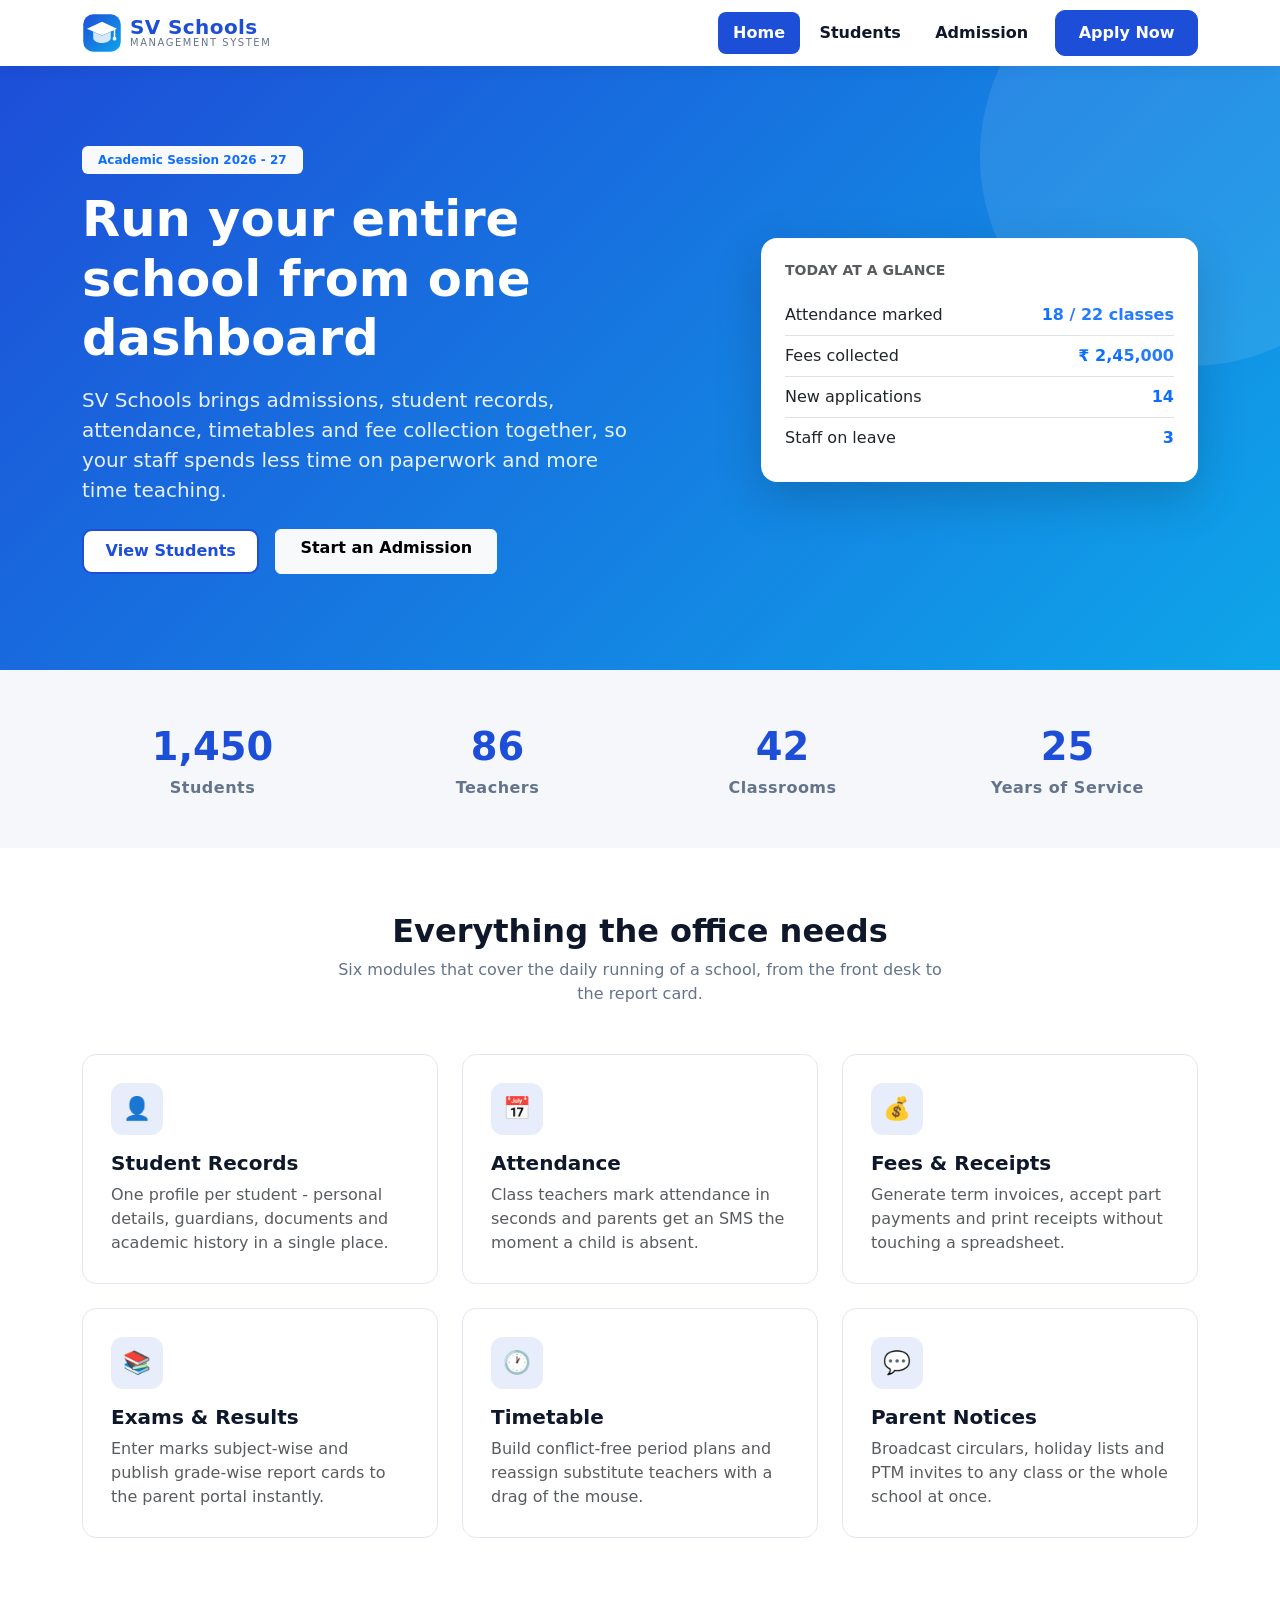
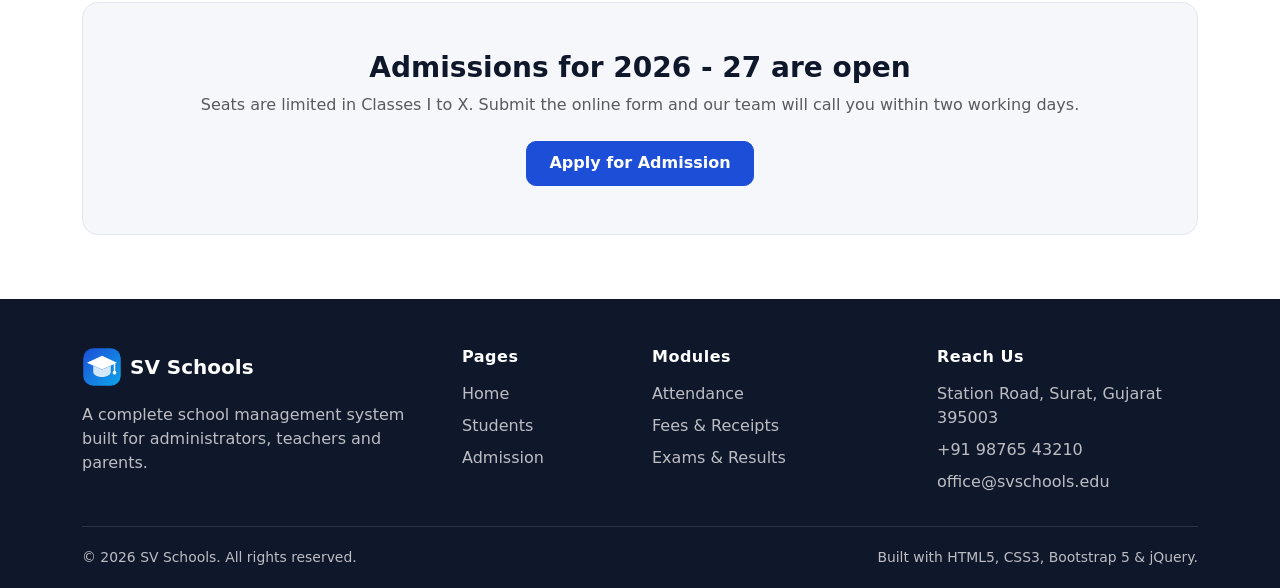
==== index.html @ 88dc92fd "first commit for SV School" ====
<!DOCTYPE html>
<html lang="en">
<head>
  <meta charset="utf-8">
  <meta name="viewport" content="width=device-width, initial-scale=1">
  <meta name="description" content="SV Schools - a simple school management system for students, teachers, attendance and fees.">
  <title>SV Schools | School Management System</title>

  <link rel="icon" type="image/svg+xml" href="assets/img/favicon.svg">
  <link href="https://cdn.jsdelivr.net/npm/bootstrap@5.3.3/dist/css/bootstrap.min.css" rel="stylesheet">
  <link href="assets/css/style.css" rel="stylesheet">
</head>
<body>

  <!-- ================= NAVBAR ================= -->
  <nav class="navbar navbar-expand-lg sticky-top">
    <div class="container">
      <a class="navbar-brand d-flex align-items-center gap-2" href="index.html">
        <img src="assets/img/logo.svg" alt="SV Schools logo">
        <span class="brand-text">SV Schools<small>Management System</small></span>
      </a>

      <button class="navbar-toggler" type="button" data-bs-toggle="collapse"
              data-bs-target="#mainNav" aria-controls="mainNav"
              aria-expanded="false" aria-label="Toggle navigation">
        <span class="navbar-toggler-icon"></span>
      </button>

      <div class="collapse navbar-collapse" id="mainNav">
        <ul class="navbar-nav ms-auto align-items-lg-center gap-lg-1">
          <li class="nav-item"><a class="nav-link" href="index.html">Home</a></li>
          <li class="nav-item"><a class="nav-link" href="students.html">Students</a></li>
          <li class="nav-item"><a class="nav-link" href="admission.html">Admission</a></li>
          <li class="nav-item ms-lg-2">
            <a class="btn btn-sv" href="admission.html">Apply Now</a>
          </li>
        </ul>
      </div>
    </div>
  </nav>

  <!-- ================= HERO ================= -->
  <header class="hero">
    <div class="container">
      <div class="row align-items-center g-5">
        <div class="col-lg-7">
          <span class="badge text-bg-light text-primary mb-3 px-3 py-2">Academic Session 2026 - 27</span>
          <h1 class="mb-3">Run your entire school from one dashboard</h1>
          <p class="lead mb-4">
            SV Schools brings admissions, student records, attendance, timetables and
            fee collection together, so your staff spends less time on paperwork and
            more time teaching.
          </p>
          <div class="d-flex flex-wrap gap-3 justify-content-center justify-content-lg-start">
            <a href="students.html" class="btn btn-light btn-sv-outline bg-white">View Students</a>
            <a href="admission.html" class="btn btn-light px-4 fw-semibold">Start an Admission</a>
          </div>
        </div>
        <div class="col-lg-5">
          <div class="bg-white text-dark rounded-4 p-4 shadow-lg">
            <h6 class="text-uppercase text-muted small fw-bold mb-3">Today at a glance</h6>
            <div class="d-flex justify-content-between border-bottom py-2">
              <span>Attendance marked</span><strong class="text-primary">18 / 22 classes</strong>
            </div>
            <div class="d-flex justify-content-between border-bottom py-2">
              <span>Fees collected</span><strong class="text-primary">&#8377; 2,45,000</strong>
            </div>
            <div class="d-flex justify-content-between border-bottom py-2">
              <span>New applications</span><strong class="text-primary">14</strong>
            </div>
            <div class="d-flex justify-content-between py-2">
              <span>Staff on leave</span><strong class="text-primary">3</strong>
            </div>
          </div>
        </div>
      </div>
    </div>
  </header>

  <!-- ================= STATS ================= -->
  <section class="stats py-5">
    <div class="container">
      <div class="row text-center g-4">
        <div class="col-6 col-lg-3">
          <div class="stat-value counter" data-target="1450">0</div>
          <div class="stat-label">Students</div>
        </div>
        <div class="col-6 col-lg-3">
          <div class="stat-value counter" data-target="86">0</div>
          <div class="stat-label">Teachers</div>
        </div>
        <div class="col-6 col-lg-3">
          <div class="stat-value counter" data-target="42">0</div>
          <div class="stat-label">Classrooms</div>
        </div>
        <div class="col-6 col-lg-3">
          <div class="stat-value counter" data-target="25">0</div>
          <div class="stat-label">Years of Service</div>
        </div>
      </div>
    </div>
  </section>

  <!-- ================= FEATURES ================= -->
  <section class="section" id="features">
    <div class="container">
      <div class="text-center mb-5">
        <h2 class="section-title mb-2">Everything the office needs</h2>
        <p class="section-sub">Six modules that cover the daily running of a school, from the front desk to the report card.</p>
      </div>

      <div class="row g-4">
        <div class="col-md-6 col-lg-4">
          <div class="feature-card">
            <div class="feature-icon">&#128100;</div>
            <h5 class="fw-bold">Student Records</h5>
            <p class="text-muted mb-0">One profile per student - personal details, guardians, documents and academic history in a single place.</p>
          </div>
        </div>
        <div class="col-md-6 col-lg-4">
          <div class="feature-card">
            <div class="feature-icon">&#128197;</div>
            <h5 class="fw-bold">Attendance</h5>
            <p class="text-muted mb-0">Class teachers mark attendance in seconds and parents get an SMS the moment a child is absent.</p>
          </div>
        </div>
        <div class="col-md-6 col-lg-4">
          <div class="feature-card">
            <div class="feature-icon">&#128176;</div>
            <h5 class="fw-bold">Fees &amp; Receipts</h5>
            <p class="text-muted mb-0">Generate term invoices, accept part payments and print receipts without touching a spreadsheet.</p>
          </div>
        </div>
        <div class="col-md-6 col-lg-4">
          <div class="feature-card">
            <div class="feature-icon">&#128218;</div>
            <h5 class="fw-bold">Exams &amp; Results</h5>
            <p class="text-muted mb-0">Enter marks subject-wise and publish grade-wise report cards to the parent portal instantly.</p>
          </div>
        </div>
        <div class="col-md-6 col-lg-4">
          <div class="feature-card">
            <div class="feature-icon">&#128336;</div>
            <h5 class="fw-bold">Timetable</h5>
            <p class="text-muted mb-0">Build conflict-free period plans and reassign substitute teachers with a drag of the mouse.</p>
          </div>
        </div>
        <div class="col-md-6 col-lg-4">
          <div class="feature-card">
            <div class="feature-icon">&#128172;</div>
            <h5 class="fw-bold">Parent Notices</h5>
            <p class="text-muted mb-0">Broadcast circulars, holiday lists and PTM invites to any class or the whole school at once.</p>
          </div>
        </div>
      </div>
    </div>
  </section>

  <!-- ================= CTA ================= -->
  <section class="section pt-0">
    <div class="container">
      <div class="rounded-4 p-4 p-md-5 text-center" style="background: var(--sv-surface); border: 1px solid var(--sv-border);">
        <h3 class="fw-bold mb-2">Admissions for 2026 - 27 are open</h3>
        <p class="text-muted mb-4">Seats are limited in Classes I to X. Submit the online form and our team will call you within two working days.</p>
        <a href="admission.html" class="btn btn-sv">Apply for Admission</a>
      </div>
    </div>
  </section>

  <!-- ================= FOOTER ================= -->
  <footer class="site-footer">
    <div class="container">
      <div class="row g-4">
        <div class="col-lg-4">
          <div class="d-flex align-items-center gap-2 mb-3">
            <img src="assets/img/logo.svg" alt="SV Schools logo" width="40" height="40">
            <span class="fw-bold text-white fs-5">SV Schools</span>
          </div>
          <p class="mb-0">A complete school management system built for administrators, teachers and parents.</p>
        </div>
        <div class="col-6 col-lg-2">
          <h6 class="mb-3">Pages</h6>
          <ul class="list-unstyled d-grid gap-2 mb-0">
            <li><a href="index.html">Home</a></li>
            <li><a href="students.html">Students</a></li>
            <li><a href="admission.html">Admission</a></li>
          </ul>
        </div>
        <div class="col-6 col-lg-3">
          <h6 class="mb-3">Modules</h6>
          <ul class="list-unstyled d-grid gap-2 mb-0">
            <li><a href="#features">Attendance</a></li>
            <li><a href="#features">Fees &amp; Receipts</a></li>
            <li><a href="#features">Exams &amp; Results</a></li>
          </ul>
        </div>
        <div class="col-lg-3">
          <h6 class="mb-3">Reach Us</h6>
          <ul class="list-unstyled d-grid gap-2 mb-0">
            <li>Station Road, Surat, Gujarat 395003</li>
            <li><a href="tel:+919876543210">+91 98765 43210</a></li>
            <li><a href="mailto:office@svschools.edu">office@svschools.edu</a></li>
          </ul>
        </div>
      </div>
      <div class="footer-bottom d-md-flex justify-content-between text-center text-md-start">
        <span>&copy; 2026 SV Schools. All rights reserved.</span>
        <span>Built with HTML5, CSS3, Bootstrap 5 &amp; jQuery.</span>
      </div>
    </div>
  </footer>

  <button id="backToTop" type="button" aria-label="Back to top">&#8593;</button>

  <script src="https://code.jquery.com/jquery-3.7.1.min.js"></script>
  <script src="https://cdn.jsdelivr.net/npm/bootstrap@5.3.3/dist/js/bootstrap.bundle.min.js"></script>
  <script src="assets/js/main.js"></script>
</body>
</html>
---- assets/css/style.css ----
/* ==========================================================================
   SV Schools - School Management System
   Custom CSS3 layer on top of Bootstrap 5
   ========================================================================== */

:root {
  --sv-primary: #1d4ed8;
  --sv-primary-dark: #1633a8;
  --sv-accent: #0ea5e9;
  --sv-ink: #0f172a;
  --sv-muted: #64748b;
  --sv-surface: #f5f7fb;
  --sv-border: #e2e8f0;
  --sv-radius: 14px;
  --sv-shadow: 0 10px 30px rgba(15, 23, 42, .08);
}

body {
  font-family: "Segoe UI", system-ui, -apple-system, "Helvetica Neue", Arial, sans-serif;
  color: var(--sv-ink);
  background-color: #fff;
}

a { text-decoration: none; }

/* ---------- Navbar / Logo ---------- */
.navbar-brand img { height: 40px; width: 40px; }

.brand-text {
  line-height: 1.05;
  font-weight: 700;
  letter-spacing: .4px;
  color: var(--sv-primary);
}
.brand-text small {
  display: block;
  font-size: .62rem;
  font-weight: 500;
  letter-spacing: 1.6px;
  text-transform: uppercase;
  color: var(--sv-muted);
}

.navbar {
  box-shadow: 0 2px 14px rgba(15, 23, 42, .07);
  background: #fff;
}
.navbar .nav-link {
  font-weight: 600;
  color: var(--sv-ink);
  padding: .55rem .95rem !important;
  border-radius: 8px;
  transition: color .2s ease, background-color .2s ease;
}
.navbar .nav-link:hover,
.navbar .nav-link:focus { color: var(--sv-primary); background: rgba(29, 78, 216, .07); }
.navbar .nav-link.active { color: #fff !important; background: var(--sv-primary); }

/* ---------- Buttons ---------- */
.btn-sv {
  background: var(--sv-primary);
  border-color: var(--sv-primary);
  color: #fff;
  font-weight: 600;
  border-radius: 10px;
  padding: .6rem 1.4rem;
}
.btn-sv:hover, .btn-sv:focus {
  background: var(--sv-primary-dark);
  border-color: var(--sv-primary-dark);
  color: #fff;
}
.btn-sv-outline {
  border: 2px solid var(--sv-primary);
  color: var(--sv-primary);
  font-weight: 600;
  border-radius: 10px;
  padding: .55rem 1.35rem;
}
.btn-sv-outline:hover { background: var(--sv-primary); color: #fff; }

/* ---------- Hero ---------- */
.hero {
  background: linear-gradient(135deg, var(--sv-primary) 0%, var(--sv-accent) 100%);
  color: #fff;
  padding: 5rem 0 6rem;
  position: relative;
  overflow: hidden;
}
.hero::after {
  content: "";
  position: absolute;
  right: -120px;
  top: -120px;
  width: 420px;
  height: 420px;
  border-radius: 50%;
  background: rgba(255, 255, 255, .09);
}
.hero h1 { font-weight: 800; font-size: clamp(2rem, 4vw, 3.1rem); }
.hero p.lead { color: rgba(255, 255, 255, .9); max-width: 560px; }

.page-head {
  background: var(--sv-surface);
  border-bottom: 1px solid var(--sv-border);
  padding: 2.6rem 0;
}
.page-head h1 { font-weight: 800; }

/* ---------- Cards ---------- */
.section { padding: 4rem 0; }
.section-title { font-weight: 800; }
.section-sub { color: var(--sv-muted); max-width: 620px; margin: 0 auto; }

.feature-card {
  background: #fff;
  border: 1px solid var(--sv-border);
  border-radius: var(--sv-radius);
  padding: 1.75rem;
  height: 100%;
  transition: transform .25s ease, box-shadow .25s ease;
}
.feature-card:hover { transform: translateY(-6px); box-shadow: var(--sv-shadow); }

.feature-icon {
  width: 52px; height: 52px;
  display: grid; place-items: center;
  border-radius: 12px;
  background: rgba(29, 78, 216, .1);
  color: var(--sv-primary);
  font-size: 1.4rem;
  margin-bottom: 1rem;
}

/* ---------- Counters ---------- */
.stats { background: var(--sv-surface); }
.stat-value {
  font-size: 2.4rem;
  font-weight: 800;
  color: var(--sv-primary);
}
.stat-label { color: var(--sv-muted); font-weight: 600; letter-spacing: .5px; }

/* ---------- Tables ---------- */
.table-card {
  background: #fff;
  border: 1px solid var(--sv-border);
  border-radius: var(--sv-radius);
  box-shadow: var(--sv-shadow);
  overflow: hidden;
}
.table thead th {
  background: var(--sv-surface);
  color: var(--sv-muted);
  text-transform: uppercase;
  font-size: .74rem;
  letter-spacing: 1px;
  border-bottom: 1px solid var(--sv-border);
  white-space: nowrap;
}
.table tbody tr:hover { background: rgba(29, 78, 216, .04); }

th.sortable { cursor: pointer; user-select: none; }
th.sortable .arrow { opacity: .35; font-size: .7rem; }
th.sortable.asc .arrow, th.sortable.desc .arrow { opacity: 1; color: var(--sv-primary); }

.avatar {
  width: 36px; height: 36px;
  border-radius: 50%;
  background: var(--sv-primary);
  color: #fff;
  display: inline-grid;
  place-items: center;
  font-weight: 700;
  font-size: .8rem;
}

/* ---------- Forms ---------- */
.form-card {
  background: #fff;
  border: 1px solid var(--sv-border);
  border-radius: var(--sv-radius);
  box-shadow: var(--sv-shadow);
  padding: 2rem;
}
.form-control:focus, .form-select:focus {
  border-color: var(--sv-accent);
  box-shadow: 0 0 0 .2rem rgba(14, 165, 233, .18);
}
.form-label { font-weight: 600; font-size: .9rem; }

.info-tile {
  border: 1px solid var(--sv-border);
  border-radius: var(--sv-radius);
  padding: 1.25rem;
  background: #fff;
  height: 100%;
}

/* ---------- Footer ---------- */
.site-footer {
  background: var(--sv-ink);
  color: rgba(255, 255, 255, .72);
  padding: 3rem 0 1.25rem;
}
.site-footer h6 { color: #fff; font-weight: 700; letter-spacing: .5px; }
.site-footer a { color: rgba(255, 255, 255, .72); }
.site-footer a:hover { color: #fff; }
.footer-bottom {
  border-top: 1px solid rgba(255, 255, 255, .12);
  margin-top: 2rem;
  padding-top: 1.25rem;
  font-size: .87rem;
}

/* ---------- Back to top ---------- */
#backToTop {
  position: fixed;
  right: 20px;
  bottom: 20px;
  width: 44px; height: 44px;
  border-radius: 50%;
  border: none;
  background: var(--sv-primary);
  color: #fff;
  display: none;
  z-index: 1030;
  box-shadow: var(--sv-shadow);
}

@media (max-width: 767.98px) {
  .hero { padding: 3rem 0 3.5rem; text-align: center; }
  .hero p.lead { margin-inline: auto; }
  .section { padding: 2.75rem 0; }
}
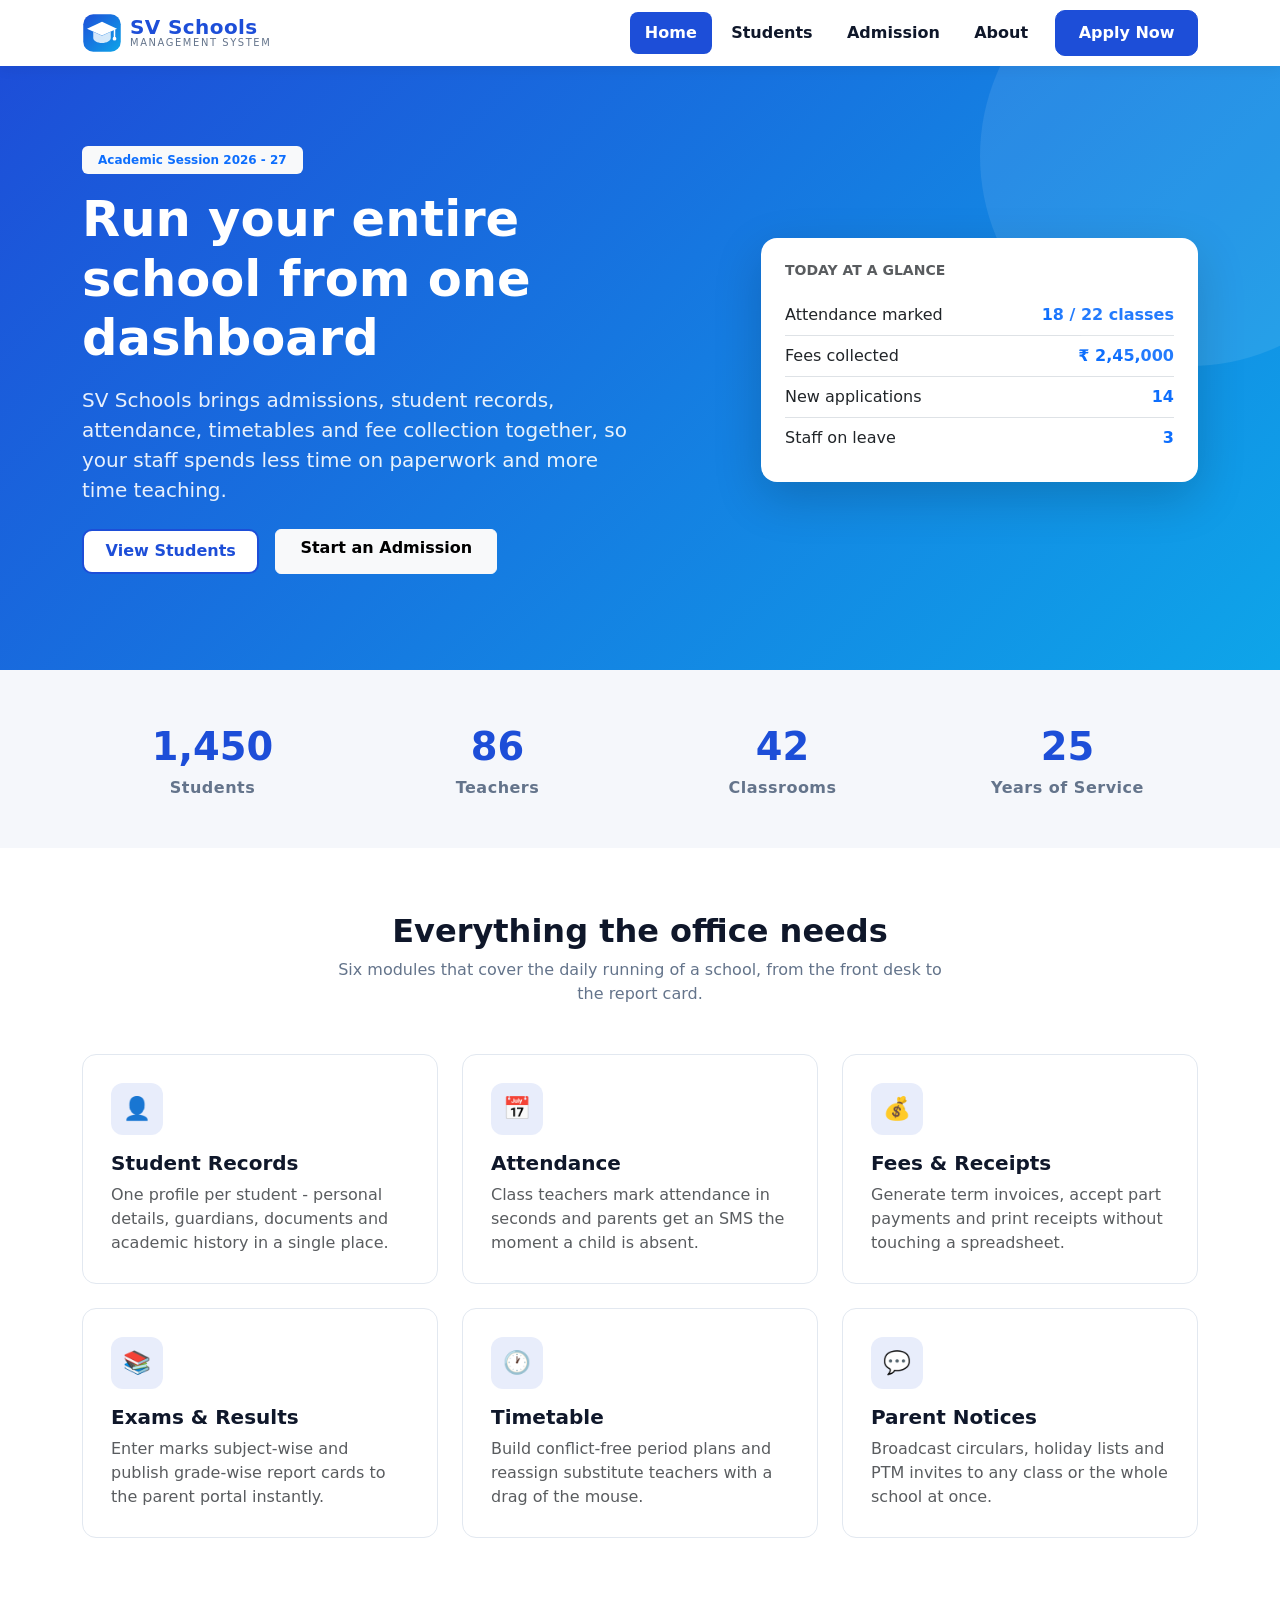
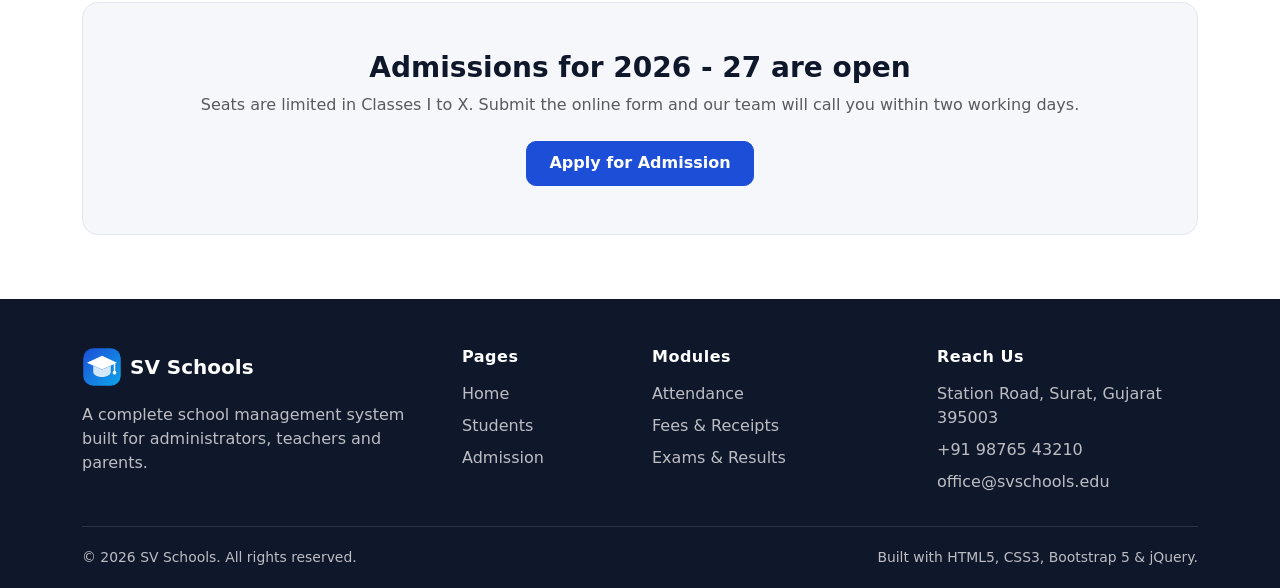
==== commit 040bc35e: "added the about page" ====
--- a/index.html
+++ b/index.html
@@ -4,7 +4,7 @@
   <meta charset="utf-8">
   <meta name="viewport" content="width=device-width, initial-scale=1">
   <meta name="description" content="SV Schools - a simple school management system for students, teachers, attendance and fees.">
-  <title>SV Schools | School Management System</title>
+  <title>SV Schools | School System</title>
 
   <link rel="icon" type="image/svg+xml" href="assets/img/favicon.svg">
   <link href="https://cdn.jsdelivr.net/npm/bootstrap@5.3.3/dist/css/bootstrap.min.css" rel="stylesheet">
@@ -31,6 +31,9 @@
           <li class="nav-item"><a class="nav-link" href="index.html">Home</a></li>
           <li class="nav-item"><a class="nav-link" href="students.html">Students</a></li>
           <li class="nav-item"><a class="nav-link" href="admission.html">Admission</a></li>
+          <li class="nav-item">
+    <a class="nav-link" href="about.html">About</a>
+</li>
           <li class="nav-item ms-lg-2">
             <a class="btn btn-sv" href="admission.html">Apply Now</a>
           </li>
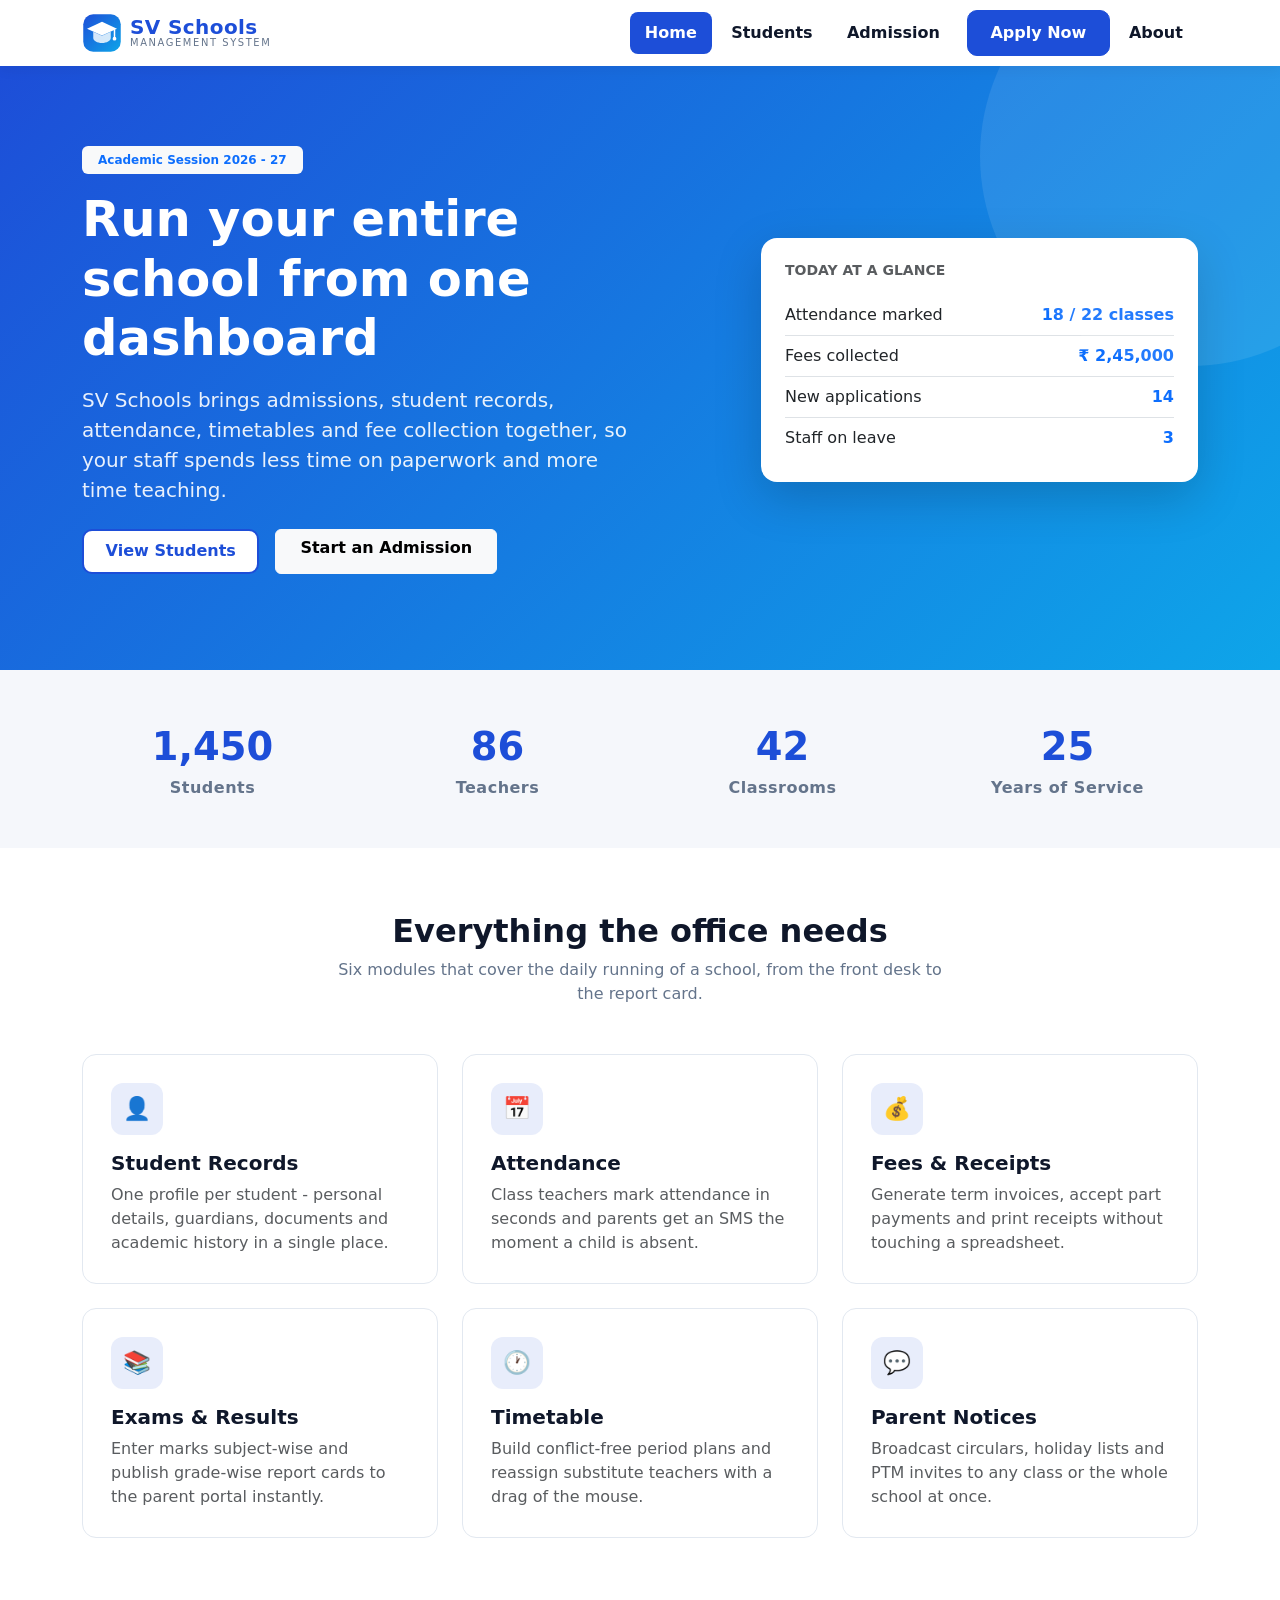
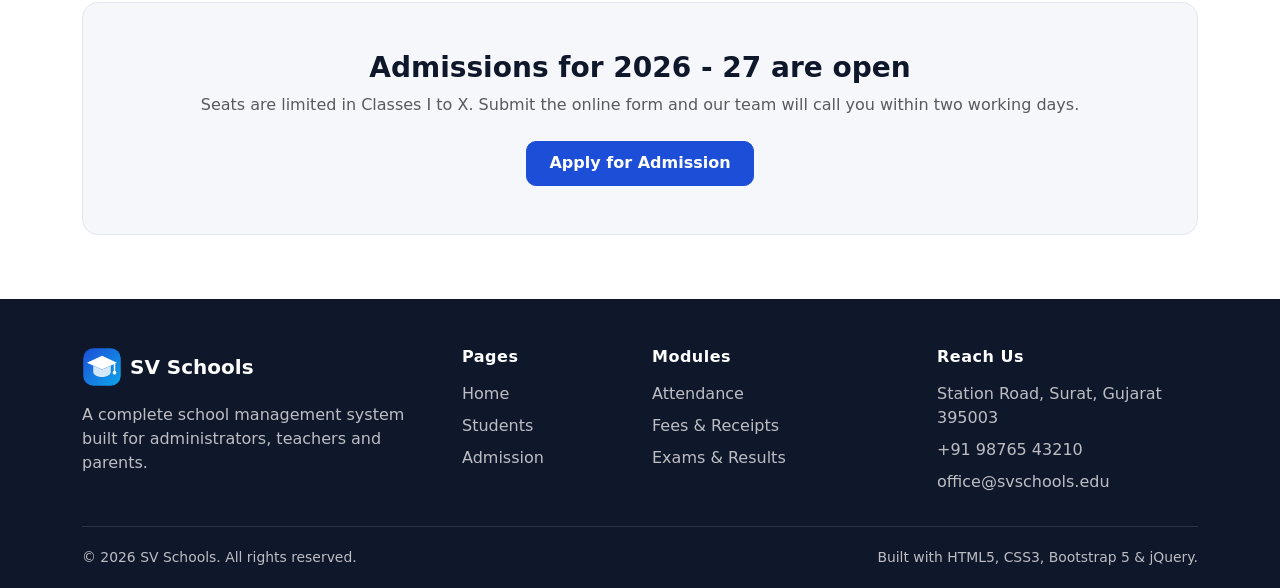
==== commit ad0939f5: "updated about.html file" ====
--- a/index.html
+++ b/index.html
@@ -31,12 +31,12 @@
           <li class="nav-item"><a class="nav-link" href="index.html">Home</a></li>
           <li class="nav-item"><a class="nav-link" href="students.html">Students</a></li>
           <li class="nav-item"><a class="nav-link" href="admission.html">Admission</a></li>
+          <li class="nav-item ms-lg-2">
+            <a class="btn btn-sv" href="admission.html">Apply Now</a>
+          </li>
           <li class="nav-item">
     <a class="nav-link" href="about.html">About</a>
 </li>
-          <li class="nav-item ms-lg-2">
-            <a class="btn btn-sv" href="admission.html">Apply Now</a>
-          </li>
         </ul>
       </div>
     </div>
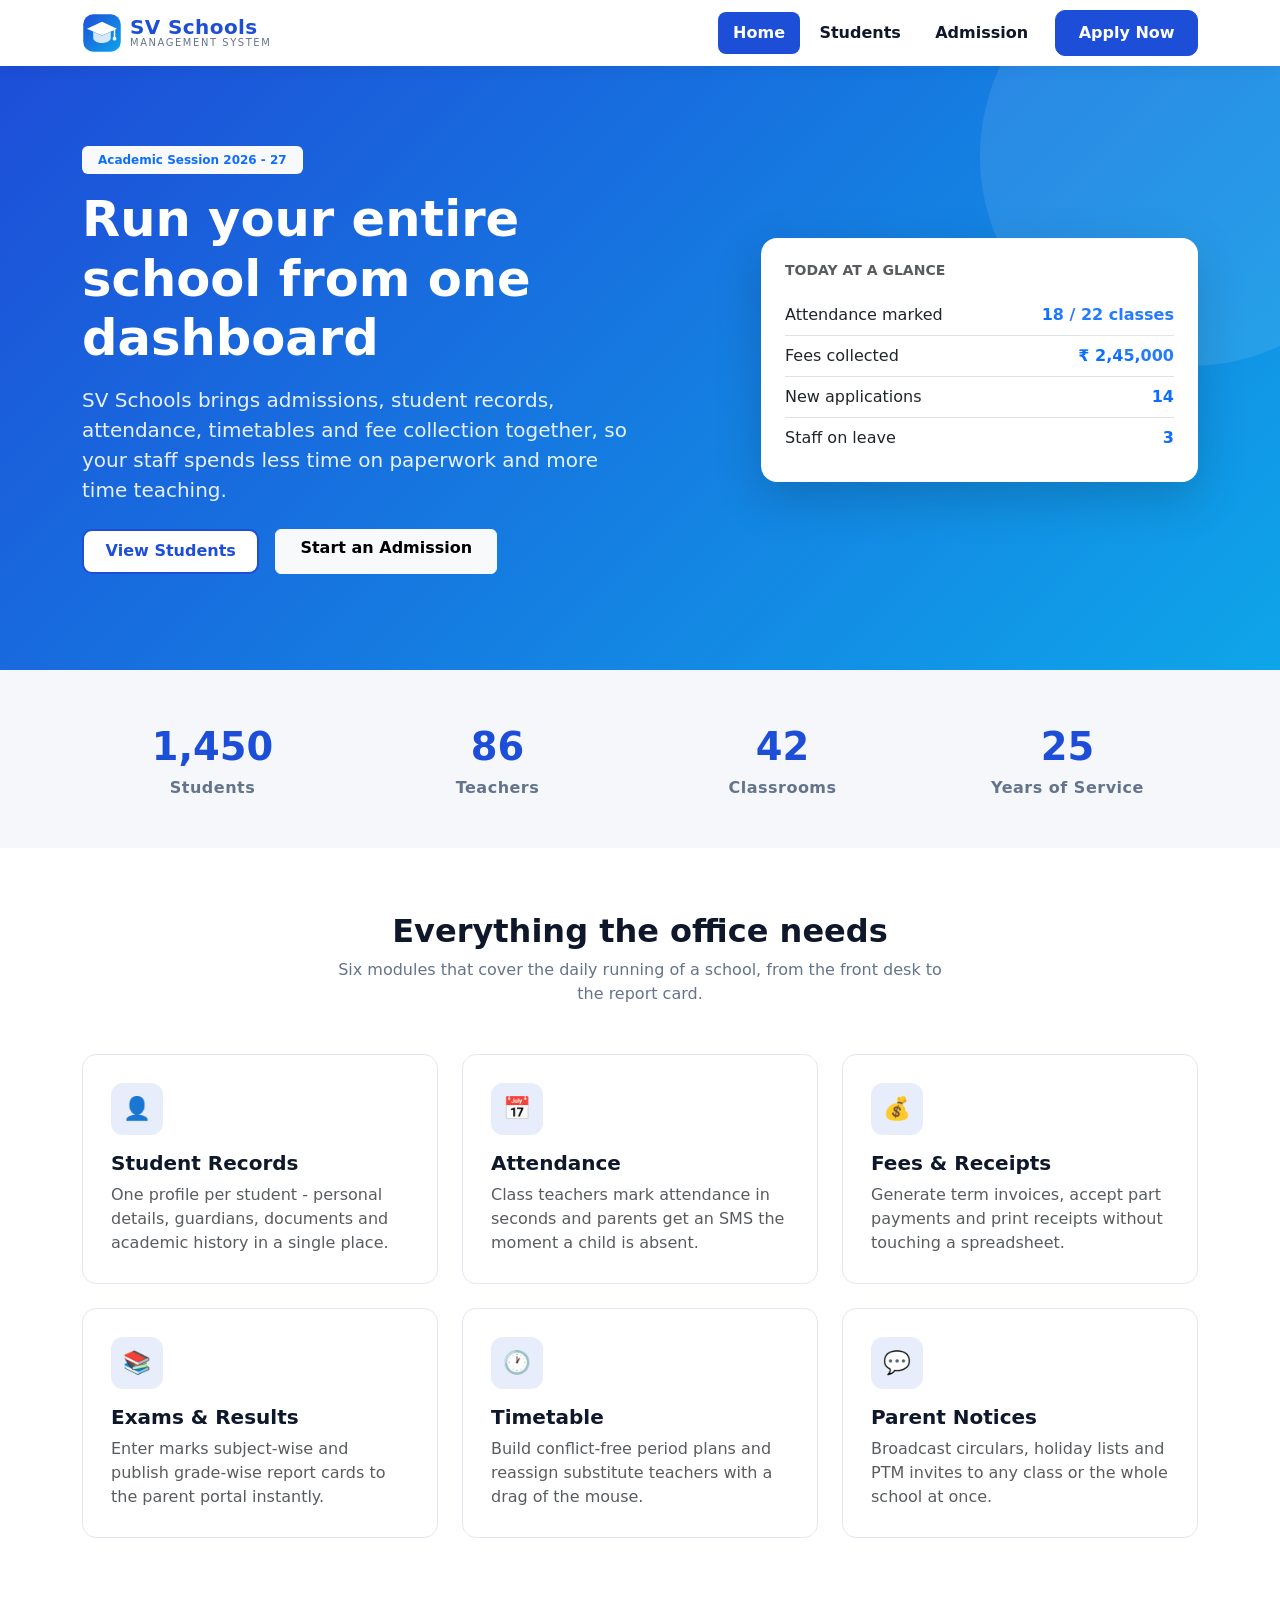
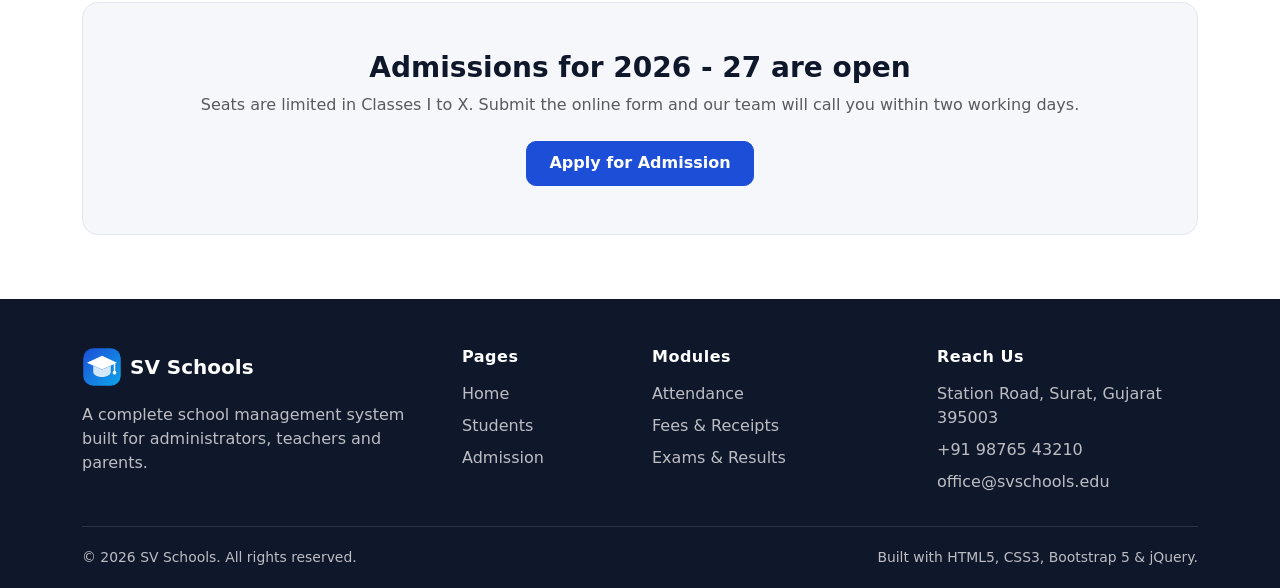
==== commit 7f8f0c3c: "updated the both files" ====
--- a/index.html
+++ b/index.html
@@ -34,9 +34,6 @@
           <li class="nav-item ms-lg-2">
             <a class="btn btn-sv" href="admission.html">Apply Now</a>
           </li>
-          <li class="nav-item">
-    <a class="nav-link" href="about.html">About</a>
-</li>
         </ul>
       </div>
     </div>
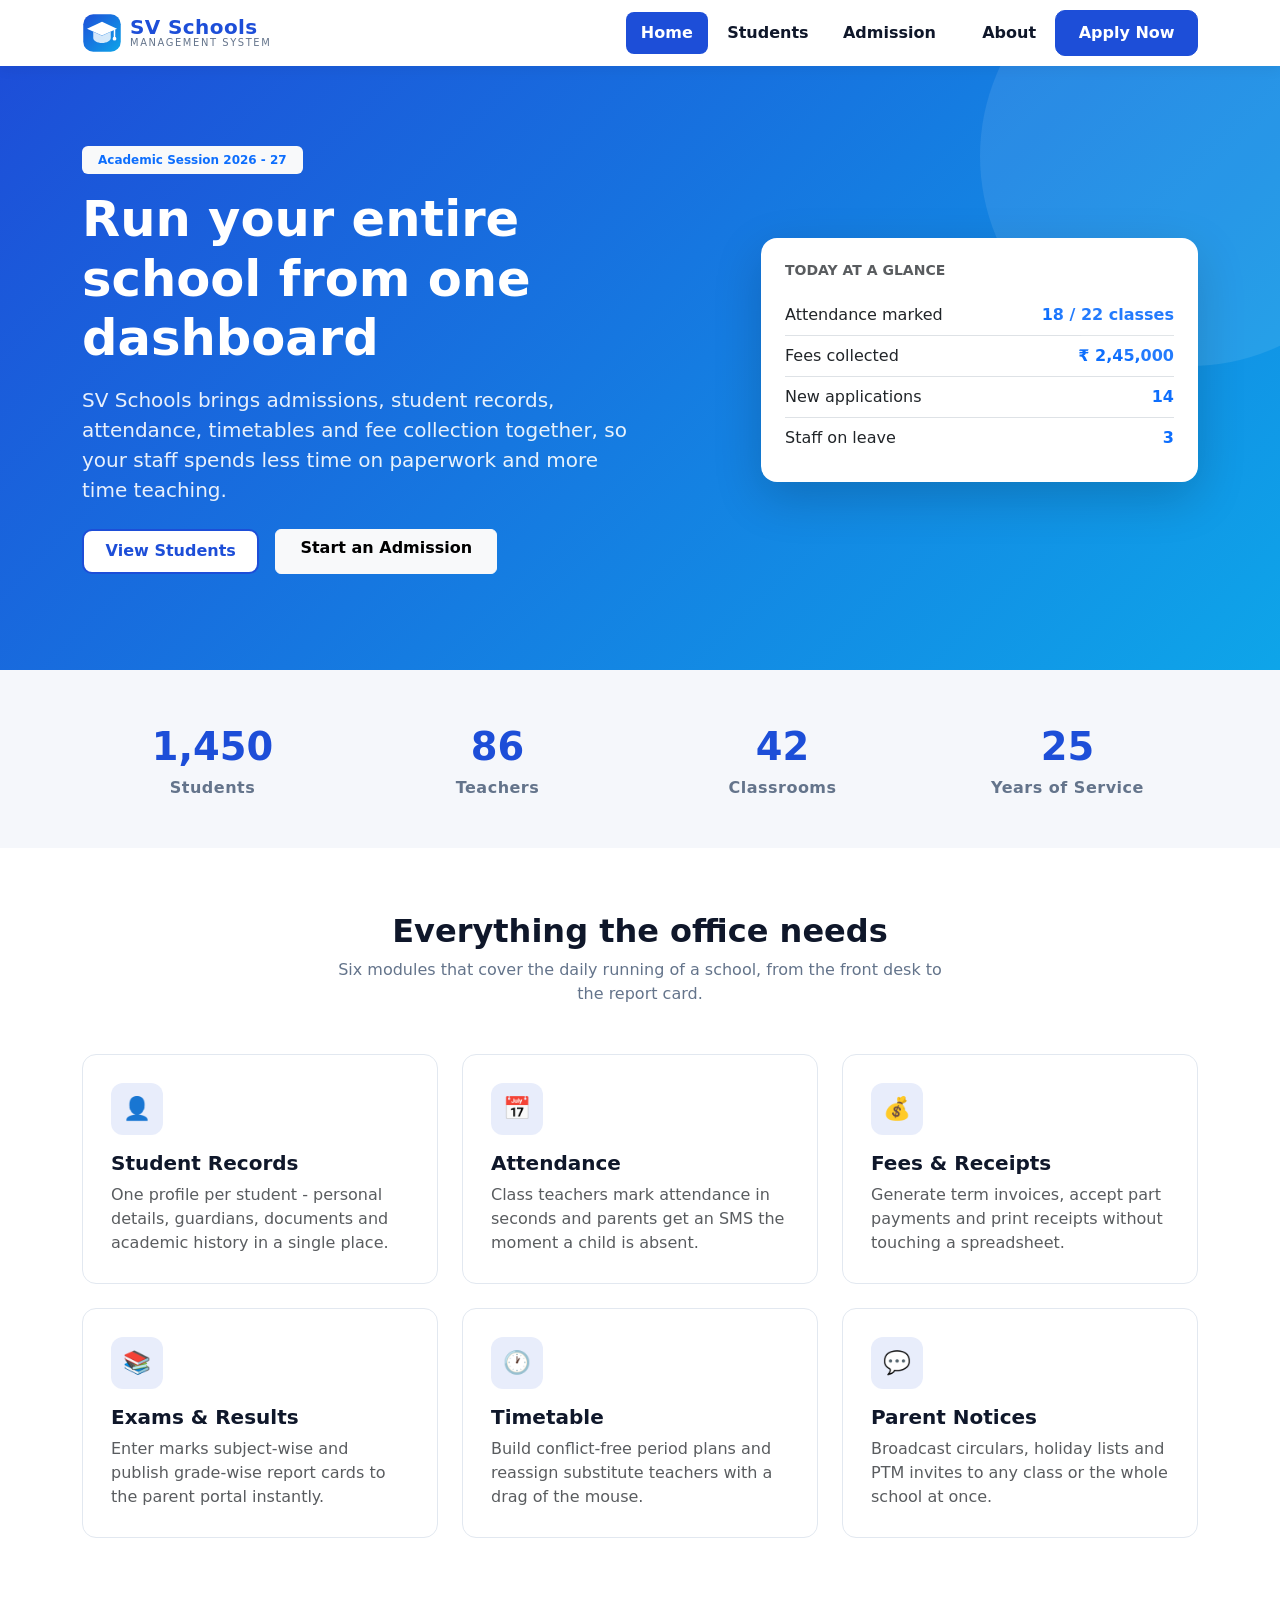
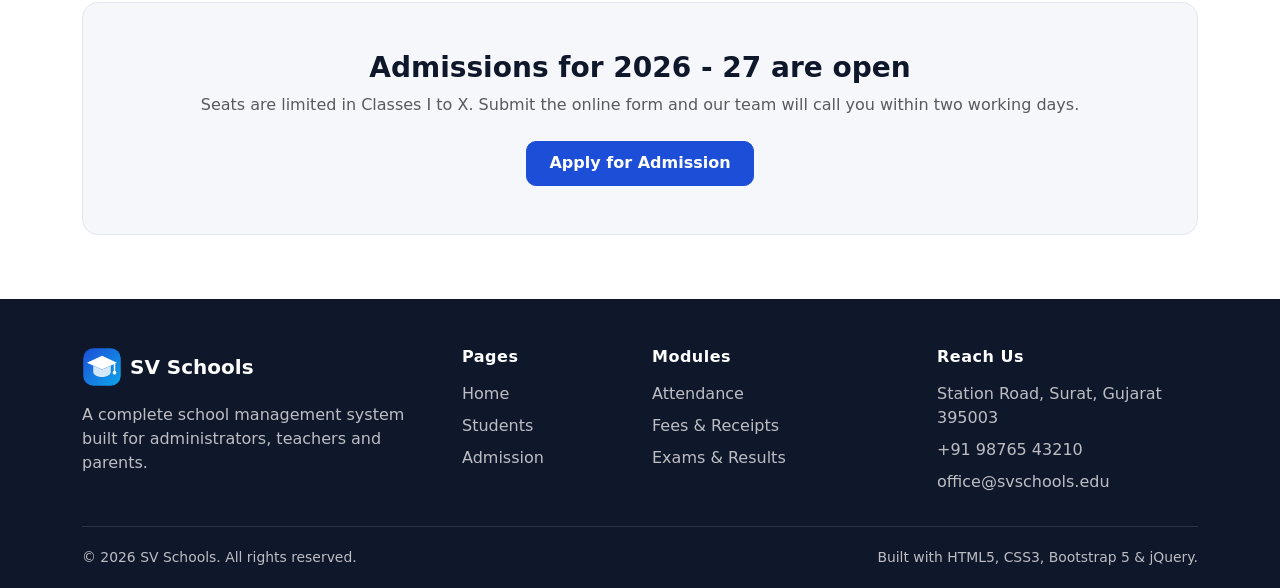
==== commit 3eea753a: "about" ====
--- a/index.html
+++ b/index.html
@@ -32,6 +32,9 @@
           <li class="nav-item"><a class="nav-link" href="students.html">Students</a></li>
           <li class="nav-item"><a class="nav-link" href="admission.html">Admission</a></li>
           <li class="nav-item ms-lg-2">
+            <li class="nav-item">
+    <a class="nav-link" href="about.html">About</a>
+</li>
             <a class="btn btn-sv" href="admission.html">Apply Now</a>
           </li>
         </ul>
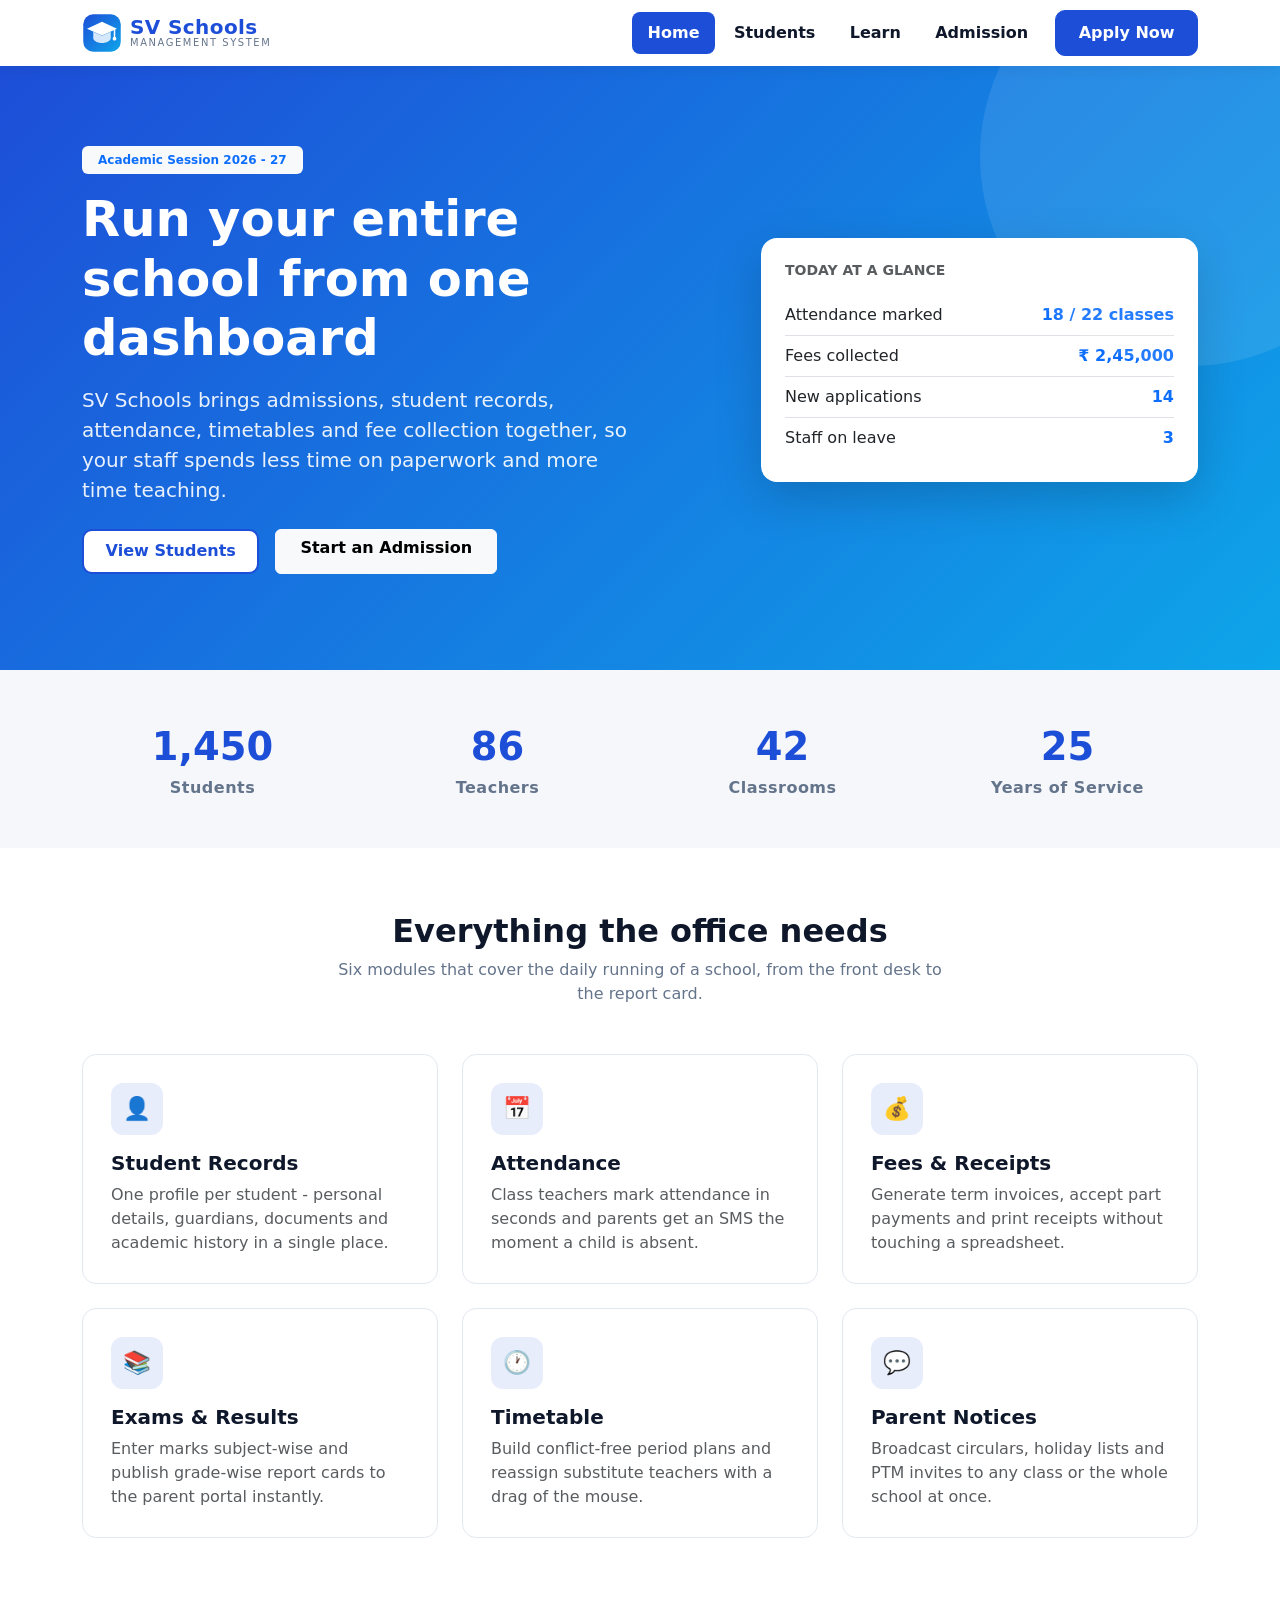
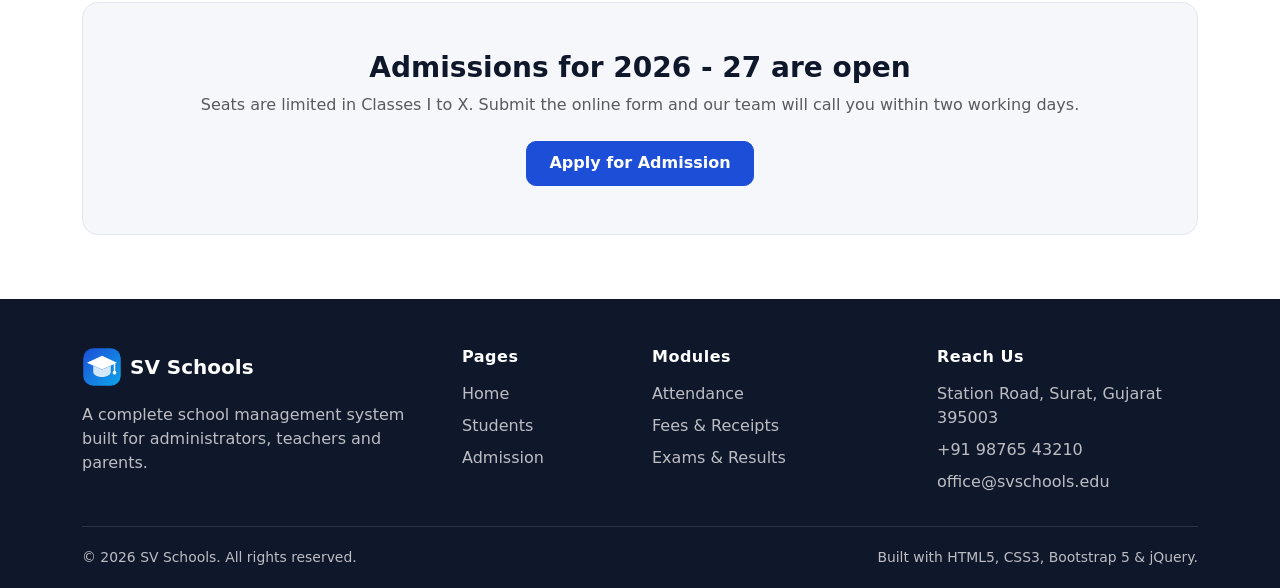
==== commit c79e7f66: "Added learn.html" ====
--- a/index.html
+++ b/index.html
@@ -4,7 +4,7 @@
   <meta charset="utf-8">
   <meta name="viewport" content="width=device-width, initial-scale=1">
   <meta name="description" content="SV Schools - a simple school management system for students, teachers, attendance and fees.">
-  <title>SV Schools | School System</title>
+  <title>SV Schools | School Management System</title>
 
   <link rel="icon" type="image/svg+xml" href="assets/img/favicon.svg">
   <link href="https://cdn.jsdelivr.net/npm/bootstrap@5.3.3/dist/css/bootstrap.min.css" rel="stylesheet">
@@ -30,11 +30,9 @@
         <ul class="navbar-nav ms-auto align-items-lg-center gap-lg-1">
           <li class="nav-item"><a class="nav-link" href="index.html">Home</a></li>
           <li class="nav-item"><a class="nav-link" href="students.html">Students</a></li>
+          <li class="nav-item"><a class="nav-link" href="learn.html">Learn</a></li>
           <li class="nav-item"><a class="nav-link" href="admission.html">Admission</a></li>
           <li class="nav-item ms-lg-2">
-            <li class="nav-item">
-    <a class="nav-link" href="about.html">About</a>
-</li>
             <a class="btn btn-sv" href="admission.html">Apply Now</a>
           </li>
         </ul>
--- a/assets/css/style.css
+++ b/assets/css/style.css
@@ -213,6 +213,118 @@
   font-size: .87rem;
 }
 
+/* ---------- Learn page ---------- */
+.learn-hero {
+  background: linear-gradient(135deg, rgba(29, 78, 216, .96) 0%, rgba(14, 165, 233, .9) 100%);
+  color: #fff;
+  padding: 4.5rem 0;
+}
+.learn-hero .lead { color: rgba(255,255,255,.86); max-width: 640px; }
+.learn-summary {
+  background: rgba(255,255,255,.12);
+  border: 1px solid rgba(255,255,255,.18);
+  border-radius: 18px;
+  padding: 1.35rem;
+  backdrop-filter: blur(3px);
+}
+.resource-card {
+  background: #fff;
+  border: 1px solid var(--sv-border);
+  border-radius: 18px;
+  padding: 1.5rem;
+  height: 100%;
+  box-shadow: 0 10px 25px rgba(15, 23, 42, .05);
+  transition: transform .2s ease, box-shadow .2s ease;
+}
+.resource-card:hover {
+  transform: translateY(-6px);
+  box-shadow: var(--sv-shadow);
+}
+.resource-icon {
+  width: 56px; height: 56px;
+  display: grid; place-items: center;
+  border-radius: 14px;
+  background: rgba(29, 78, 216, .1);
+  color: var(--sv-primary);
+  font-size: 1.5rem;
+  margin-bottom: 1rem;
+}
+.resource-card h3 {
+  font-size: 1.2rem;
+  font-weight: 700;
+  margin-bottom: .5rem;
+}
+.resource-card p { color: var(--sv-muted); margin-bottom: 1rem; }
+.resource-meta {
+  display: inline-flex;
+  align-items: center;
+  gap: .45rem;
+  font-size: .82rem;
+  font-weight: 600;
+  color: var(--sv-primary);
+  background: rgba(29, 78, 216, .06);
+  border-radius: 999px;
+  padding: .45rem .75rem;
+}
+.learning-grid {
+  background: var(--sv-surface);
+  border: 1px solid var(--sv-border);
+  border-radius: 18px;
+  padding: 1.5rem;
+}
+.track-list {
+  list-style: none;
+  margin: 0;
+  padding: 0;
+  display: grid;
+  gap: 1rem;
+}
+.track-list li {
+  display: flex;
+  gap: .9rem;
+  align-items: flex-start;
+  background: #fff;
+  border: 1px solid var(--sv-border);
+  border-radius: 14px;
+  padding: .9rem 1rem;
+}
+.track-number {
+  width: 32px; height: 32px;
+  border-radius: 50%;
+  background: var(--sv-primary);
+  color: #fff;
+  display: grid; place-items: center;
+  font-size: .8rem;
+  font-weight: 700;
+  flex-shrink: 0;
+}
+.track-copy strong { display: block; margin-bottom: .15rem; }
+.track-copy span { color: var(--sv-muted); font-size: .9rem; }
+.milestone-card {
+  background: #fff;
+  border: 1px solid var(--sv-border);
+  border-radius: 18px;
+  padding: 1.5rem;
+  box-shadow: var(--sv-shadow);
+}
+.milestone-list {
+  list-style: none;
+  margin: 1rem 0 0;
+  padding: 0;
+  display: grid;
+  gap: .8rem;
+}
+.milestone-list li {
+  display: flex;
+  justify-content: space-between;
+  align-items: center;
+  gap: 1rem;
+  padding-bottom: .6rem;
+  border-bottom: 1px solid var(--sv-border);
+}
+.milestone-list li:last-child { border-bottom: none; padding-bottom: 0; }
+.milestone-list span { color: var(--sv-muted); }
+
 /* ---------- Back to top ---------- */
 #backToTop {
   position: fixed;
@@ -232,4 +344,6 @@
   .hero { padding: 3rem 0 3.5rem; text-align: center; }
   .hero p.lead { margin-inline: auto; }
   .section { padding: 2.75rem 0; }
-}
+  .learn-hero { padding: 3rem 0; }
+  .resource-card, .milestone-card, .learning-grid { padding: 1.2rem; }
+}
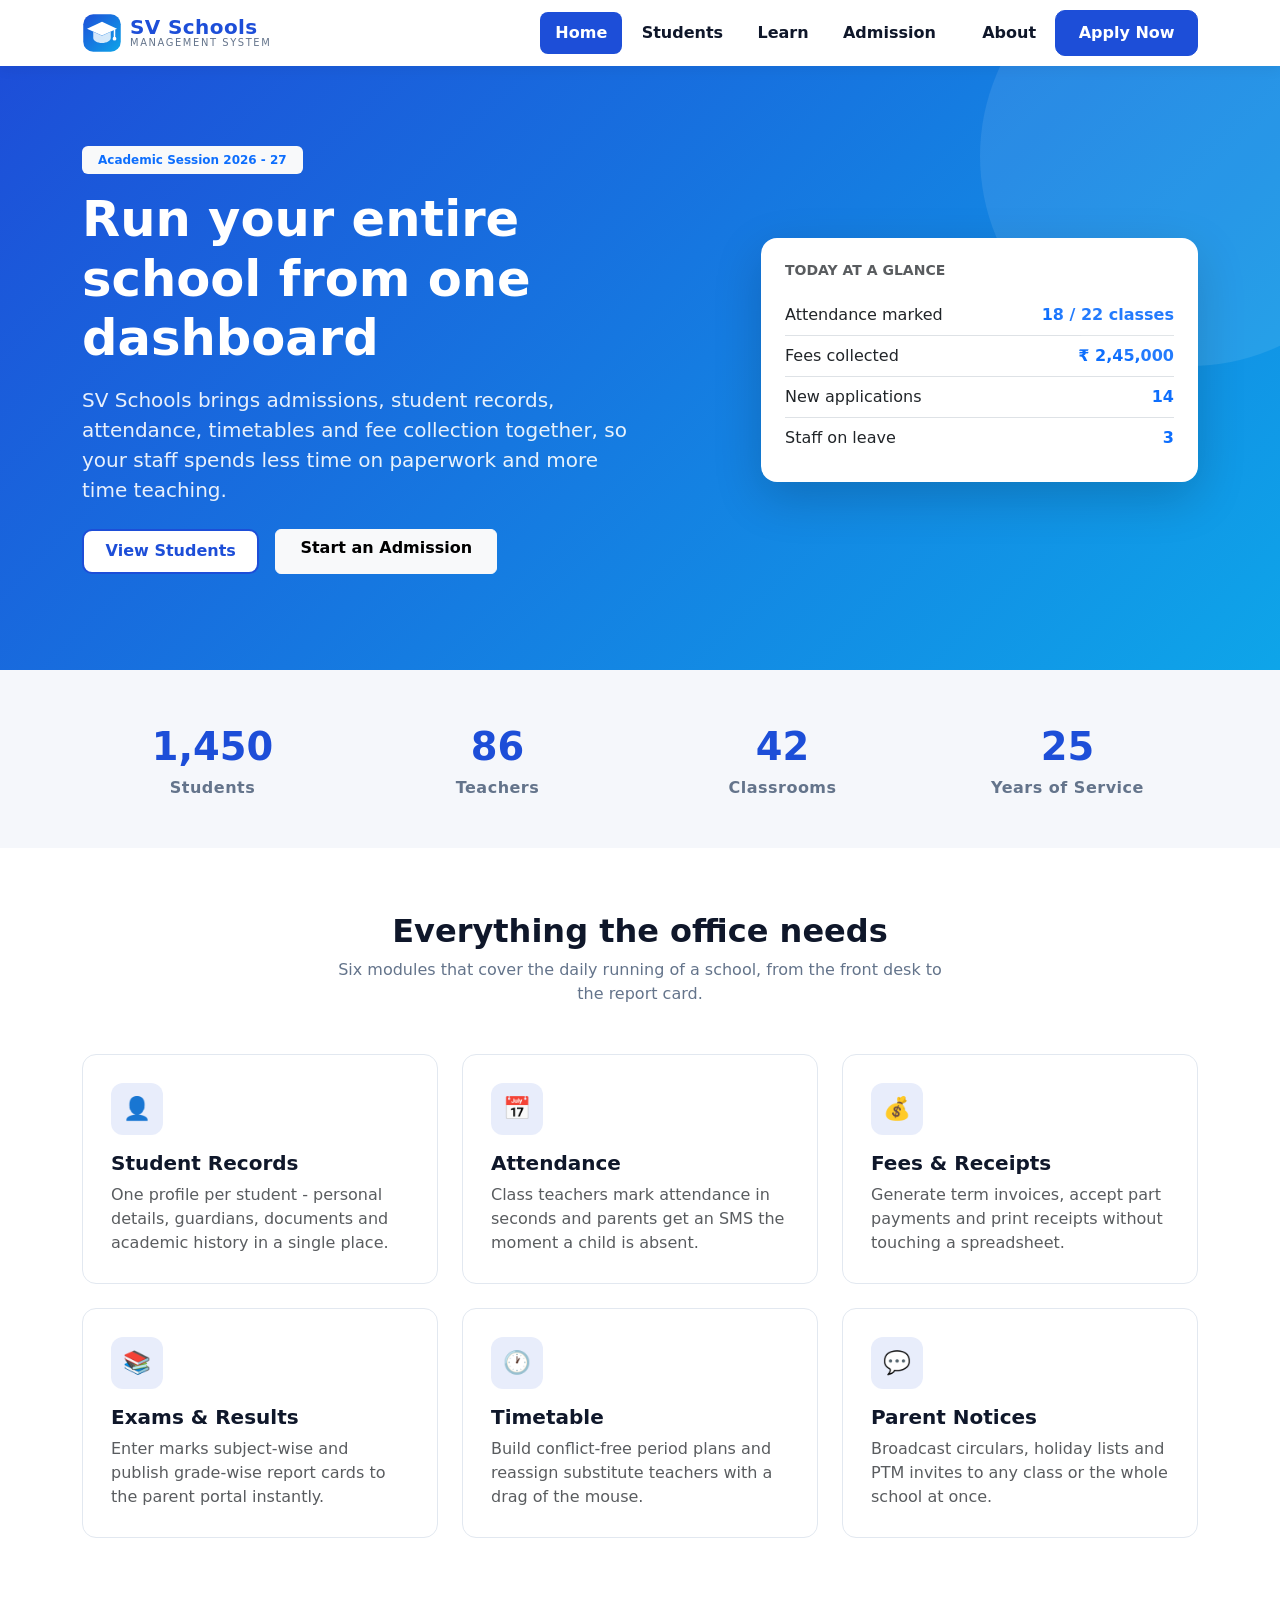
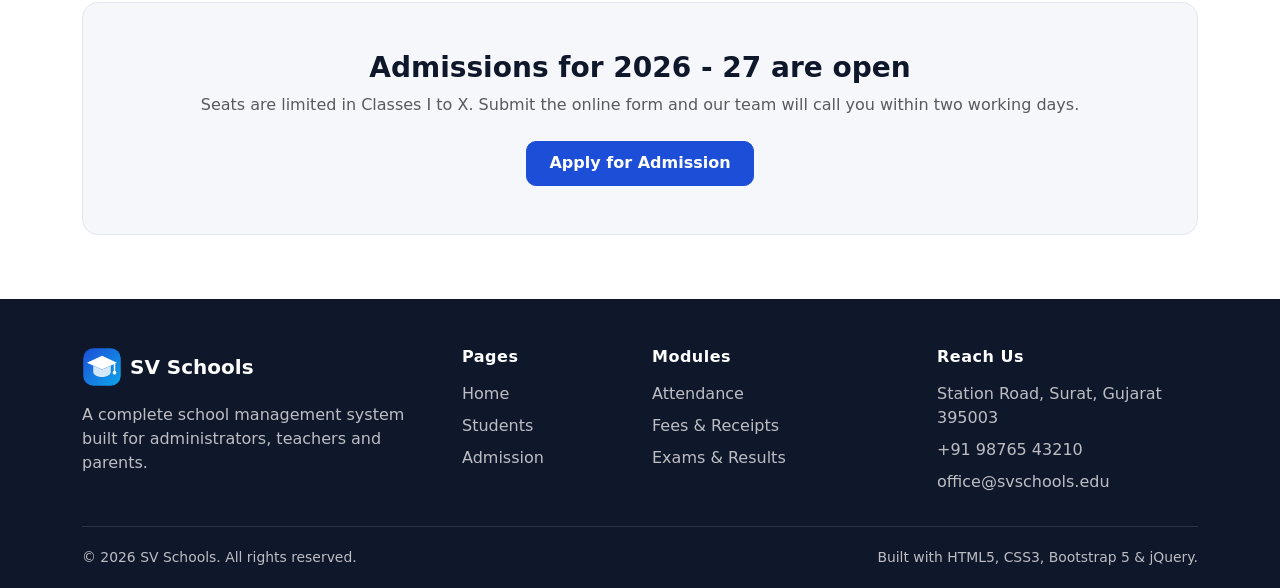
==== commit c39ef979: "Merge branch 'Akshaya' of https://github.com/dipak09/svschools into karthik" ====
--- a/index.html
+++ b/index.html
@@ -4,7 +4,7 @@
   <meta charset="utf-8">
   <meta name="viewport" content="width=device-width, initial-scale=1">
   <meta name="description" content="SV Schools - a simple school management system for students, teachers, attendance and fees.">
-  <title>SV Schools | School Management System</title>
+  <title>SV Schools | School System</title>
 
   <link rel="icon" type="image/svg+xml" href="assets/img/favicon.svg">
   <link href="https://cdn.jsdelivr.net/npm/bootstrap@5.3.3/dist/css/bootstrap.min.css" rel="stylesheet">
@@ -33,6 +33,9 @@
           <li class="nav-item"><a class="nav-link" href="learn.html">Learn</a></li>
           <li class="nav-item"><a class="nav-link" href="admission.html">Admission</a></li>
           <li class="nav-item ms-lg-2">
+            <li class="nav-item">
+    <a class="nav-link" href="about.html">About</a>
+</li>
             <a class="btn btn-sv" href="admission.html">Apply Now</a>
           </li>
         </ul>
--- a/assets/css/style.css
+++ b/assets/css/style.css
@@ -347,3 +347,96 @@
   .learn-hero { padding: 3rem 0; }
   .resource-card, .milestone-card, .learning-grid { padding: 1.2rem; }
 }
+
+/* ---------- Auth (login / register) ---------- */
+.auth-section {
+  background: var(--sv-surface);
+  padding: 3.5rem 0;
+}
+
+.auth-card {
+  background: #fff;
+  border: 1px solid var(--sv-border);
+  border-radius: 18px;
+  box-shadow: var(--sv-shadow);
+  overflow: hidden;
+}
+
+.auth-aside {
+  background: linear-gradient(135deg, var(--sv-primary) 0%, var(--sv-accent) 100%);
+  color: #fff;
+  padding: 3rem 2.5rem;
+  position: relative;
+  overflow: hidden;
+  height: 100%;
+}
+.auth-aside::after {
+  content: "";
+  position: absolute;
+  right: -90px;
+  bottom: -110px;
+  width: 300px;
+  height: 300px;
+  border-radius: 50%;
+  background: rgba(255, 255, 255, .1);
+}
+.auth-aside h2 { font-weight: 800; font-size: 1.6rem; }
+.auth-aside p { color: rgba(255, 255, 255, .88); }
+
+.auth-points {
+  list-style: none;
+  padding: 0;
+  margin: 1.75rem 0 0;
+  display: grid;
+  gap: .85rem;
+  position: relative;
+  z-index: 1;
+}
+.auth-points li {
+  display: flex;
+  align-items: flex-start;
+  gap: .65rem;
+  color: rgba(255, 255, 255, .92);
+  font-size: .93rem;
+}
+.auth-points .tick {
+  flex: 0 0 22px;
+  height: 22px;
+  border-radius: 50%;
+  background: rgba(255, 255, 255, .2);
+  display: grid;
+  place-items: center;
+  font-size: .72rem;
+  font-weight: 700;
+}
+
+.auth-body { padding: 2.5rem; }
+.auth-body h1 { font-weight: 800; font-size: 1.65rem; }
+.auth-body .form-control { padding: .65rem .9rem; }
+.auth-body .btn-sv { width: 100%; padding: .7rem 1.4rem; }
+
+.auth-foot {
+  border-top: 1px solid var(--sv-border);
+  margin-top: 1.75rem;
+  padding-top: 1.25rem;
+  font-size: .92rem;
+  color: var(--sv-muted);
+}
+.auth-foot a { font-weight: 600; color: var(--sv-primary); }
+
+.toggle-password {
+  border: 1px solid var(--sv-border);
+  border-left: none;
+  background: #fff;
+  color: var(--sv-muted);
+  font-size: .82rem;
+  font-weight: 600;
+  border-radius: 0 .375rem .375rem 0;
+}
+.toggle-password:hover { color: var(--sv-primary); }
+.input-group .form-control.is-invalid + .toggle-password { border-color: #dc3545; }
+
+@media (max-width: 991.98px) {
+  .auth-aside { padding: 2.25rem 1.75rem; }
+  .auth-body { padding: 2rem 1.5rem; }
+}
